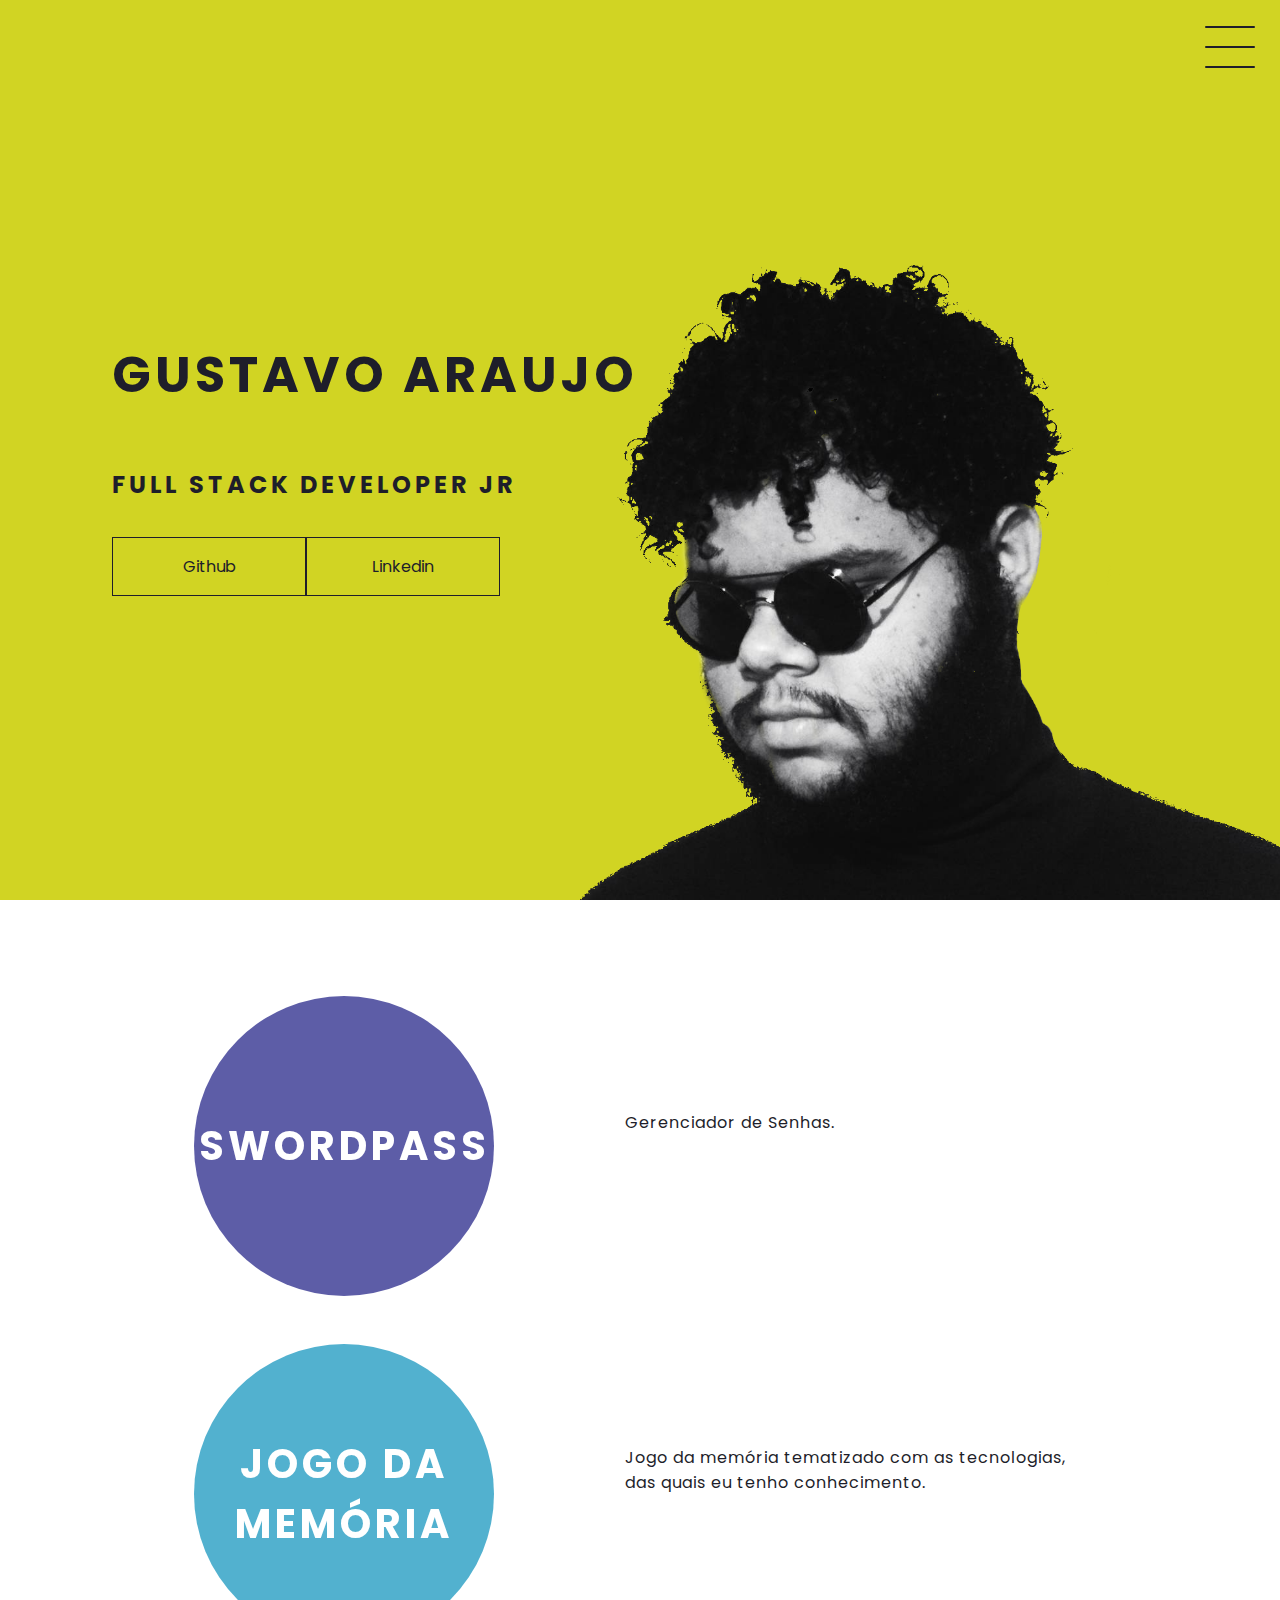
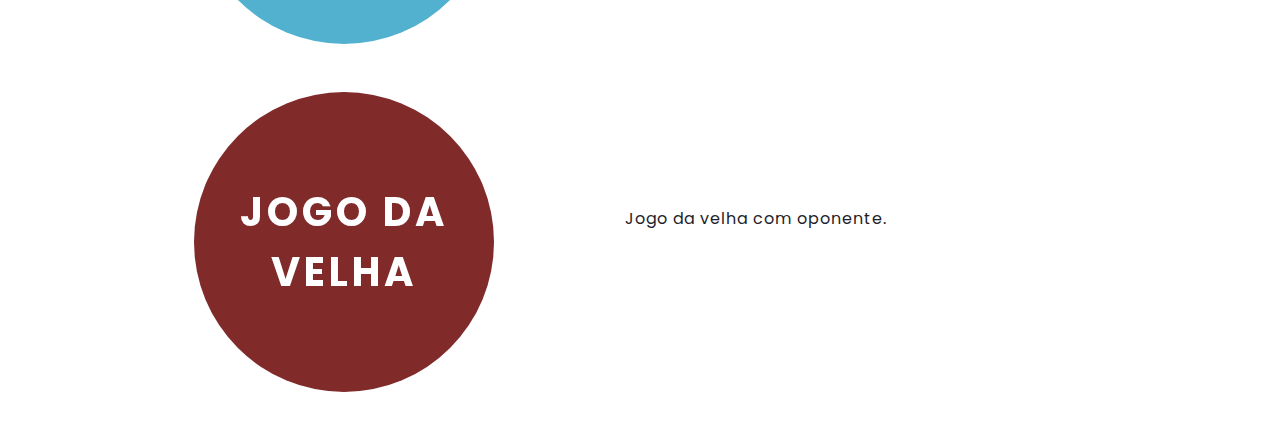
==== src/index.html @ 6604822b "tictactoe" ====
<!DOCTYPE html>
<html lang="en">

<head>
    <meta charset="UTF-8">
    <meta http-equiv="X-UA-Compatible" content="IE=edge">
    <meta name="viewport" content="width=device-width, initial-scale=1.0">
    <link rel="stylesheet" href="./style.css">
    <title>Portfólio</title>
</head>

<body>
    <header class="header-container">
        <div class="header">
            <div class="checkbox-container">
                <div class="checkbox-wrapper">
                    <input type="checkbox" id="toggle">
                    <label class="checkbox" for="toggle">
                        <div class="trace"></div>
                        <div class="trace"></div>
                        <div class="trace"></div>
                    </label>
                    <div class="menu"></div>
                    <nav class="menu-items">
                        <ul>
                            <li>
                                <a href="#" class="items">Home</a>
                            </li>
                            <li>
                                <a href="#" class="items">Sobre</a>
                            </li>
                            <li>
                                <a href="#projects" class="items">Projetos</a>
                            </li>
                        </ul>
                    </nav>
                </div>
            </div>
        </div>
        <h1>Gustavo Araujo</h1>
        <h2>Full Stack Developer Jr</h2>
        <div class="social-media">
            <a href="https://github.com/gust358" target="_blank">Github</a>
            <a href="https://www.linkedin.com/in/gustavo-araujo-rocha-539ab2262/" target="_blank">Linkedin</a>
        </div>
    </header>
    <main id="projects" class="container">
        <div class="card-container">
            <a href="https://swordpass.onrender.com/register" target="_blank">
                <div class="card" id="swordpass">
                    <div class="card-wrapper">
                        <h2>Swordpass</h2>
                        <p>Vem ver!</p>
                    </div>
                </div>
            </a>
            <div class="card-text">
                Gerenciador de Senhas.
            </div>
        </div>
        <div class="card-container">
            <a href="./projects/memory-js/index.html" target="_blank">
                <div class="card" id="memory">
                    <div class="card-wrapper">
                        <h2>Jogo da Memória</h2>
                        <p>Vem ver!</p>
                    </div>
                </div>
            </a>
            <div class="card-text">
                Jogo da memória tematizado com as tecnologias, das quais eu tenho conhecimento.
            </div>
        </div>
        <div class="card-container">
            <a href="./projects/tictactoe/index.html" target="_blank">
                <div class="card" id="tictactoe">
                    <div class="card-wrapper">
                        <h2>Jogo da Velha</h2>
                        <p>Vem ver!</p>
                    </div>
                </div>
            </a>
            <div class="card-text">
                Jogo da velha com oponente.
            </div>
        </div>
    </main>
    <footer></footer>

    <script>
        document.querySelectorAll('.items').forEach((it) => {
            it.addEventListener("click", () => {
                document.getElementById("toggle").checked = false;
            })
        })
    </script>
</body>

</html>
---- src/style.css ----
@import url('https://fonts.googleapis.com/css2?family=Poppins:wght@300;400;500;700&display=swap');

body {
    font-family: 'Poppins', sans-serif;
    margin: 0;
    padding: 0;
    overflow-x: hidden;
    color: #1E1E2A;
}

/* HEADER */

.header-container {
    width: 100vw;
    height: 100vh;
    background-color: rgb(209, 212, 35);
    background-image: url("./images/meNobg.png");
    background-repeat: no-repeat;
    background-position: bottom right;
    background-size: 700px;
    display: flex;
    flex-direction: column;
    justify-content: center;
    align-items: flex-start;
    box-sizing: border-box;
    padding: 0 112px;
    position: relative;
}

h1 {
    font-size: 50px;
    text-transform: uppercase;
    letter-spacing: 4px;
}

h2 {
    text-transform: uppercase;
    letter-spacing: 4px;
}

.social-media {
    margin-top: 1rem;
    display: flex;
}

a {
    text-decoration: none;
}

.social-media a {
    color: #1E1E2A;
    padding: 1rem 4rem;
    border: 1px solid #1E1E2A;
    min-width: 4rem;
    display: flex;
    align-items: center;
    justify-content: center;
    transition: .5s ease-in-out;
}

a:hover {
    background-color: #ffffff;
}

/* MENU HAMBURGUER */

.checkbox-container {
    display: flex;
    align-items: center;
    justify-content: center;
}

.checkbox {
    height: 100px;
    width: 100px;
    position: absolute;
    right: 0;
    top: 0;
    display: flex;
    justify-content: center;
    align-items: center;
    cursor: pointer;
    z-index: 9999;
    transition: 400ms ease-in-out 0s;
}

.checkbox .trace {
    width: 50px;
    height: 2px;
    background-color: #1E1E2A;
    position: absolute;
    border-radius: 4px;
    transition: 0.5s ease-in-out;
}

.checkbox .trace:nth-child(1) {
    top: 26px;
    transform: rotate(0);
}

.checkbox .trace:nth-child(2) {
    top: 46px;
    transform: rotate(0);
}

.checkbox .trace:nth-child(3) {
    top: 66px;
    transform: rotate(0);
}

#toggle {
    display: none;
}

/* MENU */

.menu {
    position: absolute;
    top: 28px;
    right: 30px;
    background-color: transparent;
    height: 4px;
    width: 10px;
    border-radius: 50%;
    box-shadow: 0px 0px 0px 0px #ffffff;
    z-index: -1;
    transition: 400ms ease-in-out 0s;
}

.menu-items {
    position: fixed;
    top: 0;
    left: 0;
    width: 100%;
    height: 100vh;
    display: flex;
    justify-content: center;
    align-items: center;
    z-index: 2;
    opacity: 0;
    visibility: hidden;
    transition: 400ms ease-in-out 0s;
}

.menu-items ul {
    list-style-type: none;
}

.menu-items ul li a {
    margin: 10px 0;
    color: #1E1E2A;
    text-decoration: none;
    text-transform: uppercase;
    letter-spacing: 4px;
    font-size: 40px;
}

/* ANIMAÇAO MENU */

#toggle:checked+.checkbox .trace:nth-child(1) {
    transform: rotate(45deg);
    top: 47px
}

#toggle:checked+.checkbox .trace:nth-child(2) {
    transform: translate(-100px);
    width: 30px;
    visibility: hidden;
    opacity: 0;
}

#toggle:checked+.checkbox .trace:nth-child(3) {
    transform: rotate(-45deg);
    top: 48px
}

#toggle:checked+.checkbox {
    background-color: #ffffff;
}

#toggle:checked~.menu {
    box-shadow: 0px 0px 0px 100vmax #ffffff;
    z-index: 1;
}

#toggle:checked~.menu-items {
    visibility: visible;
    opacity: 1;
}

/* CARDS */

.container {
    height: auto;
    width: 100%;
    display: flex;
    flex-direction: column;
    justify-content: space-evenly;
    align-items: center;
    margin: 3rem 0;
}

.card-container {
    display: flex;
    justify-content: space-evenly;
    align-items: center;
    width: 90%;
}

.card {
    width: 300px;
    height: 300px;
    border-radius: 100%;
    margin: 3rem 0 0 0;
    display: flex;
    align-items: center;
    justify-content: center;
    /* background-image: url("./me.jfif"); */
    background-position: center;
    background-size: cover;
    background-repeat: no-repeat;
    filter: grayscale(0.5);
    color: #1E1E2A;
    cursor: pointer;
    transition: 0.5s ease-in-out;
}

#swordpass {
    background-color: rgb(88, 88, 236);
}

#memory {
    background-color: #05c3ff;
}

#tictactoe {
    background-color: rgb(196, 24, 24);
}

.card-text {
    width: 40%;
    letter-spacing: 1px;
    /* color: #1E1E2A; */
}

.card-wrapper {
    text-align: center;
    display: flex;
    flex-direction: column;
    justify-content: center;
    align-items: center;
    position: relative;
    color: white;
}

.card-wrapper::before {
    content: '';
    position: absolute;
    height: 100px;
    width: 100px;
    border-radius: 50%;
    display: block;
    border: 1px solid #ffffff;
    opacity: 0;
    transition: 0.5s ease-in-out;
}

.card-wrapper h2 {
    font-size: 40px;
    text-transform: uppercase;
    letter-spacing: 4px;
    margin: 0;
    transition: 0.5s ease-in-out;
}

.card-wrapper p {
    font-size: 0;
    visibility: visible;
    opacity: 0;
    font-weight: bold;
    text-transform: uppercase;
    transition: 0.5s ease-in-out;
}

.card:hover {
    filter: unset;
}

.card:hover>.card-wrapper::before {
    height: 200px;
    width: 200px;
    opacity: 1;
}

.card:hover>.card-wrapper p {
    opacity: 1;
    visibility: visible;
    font-size: 14px;
}
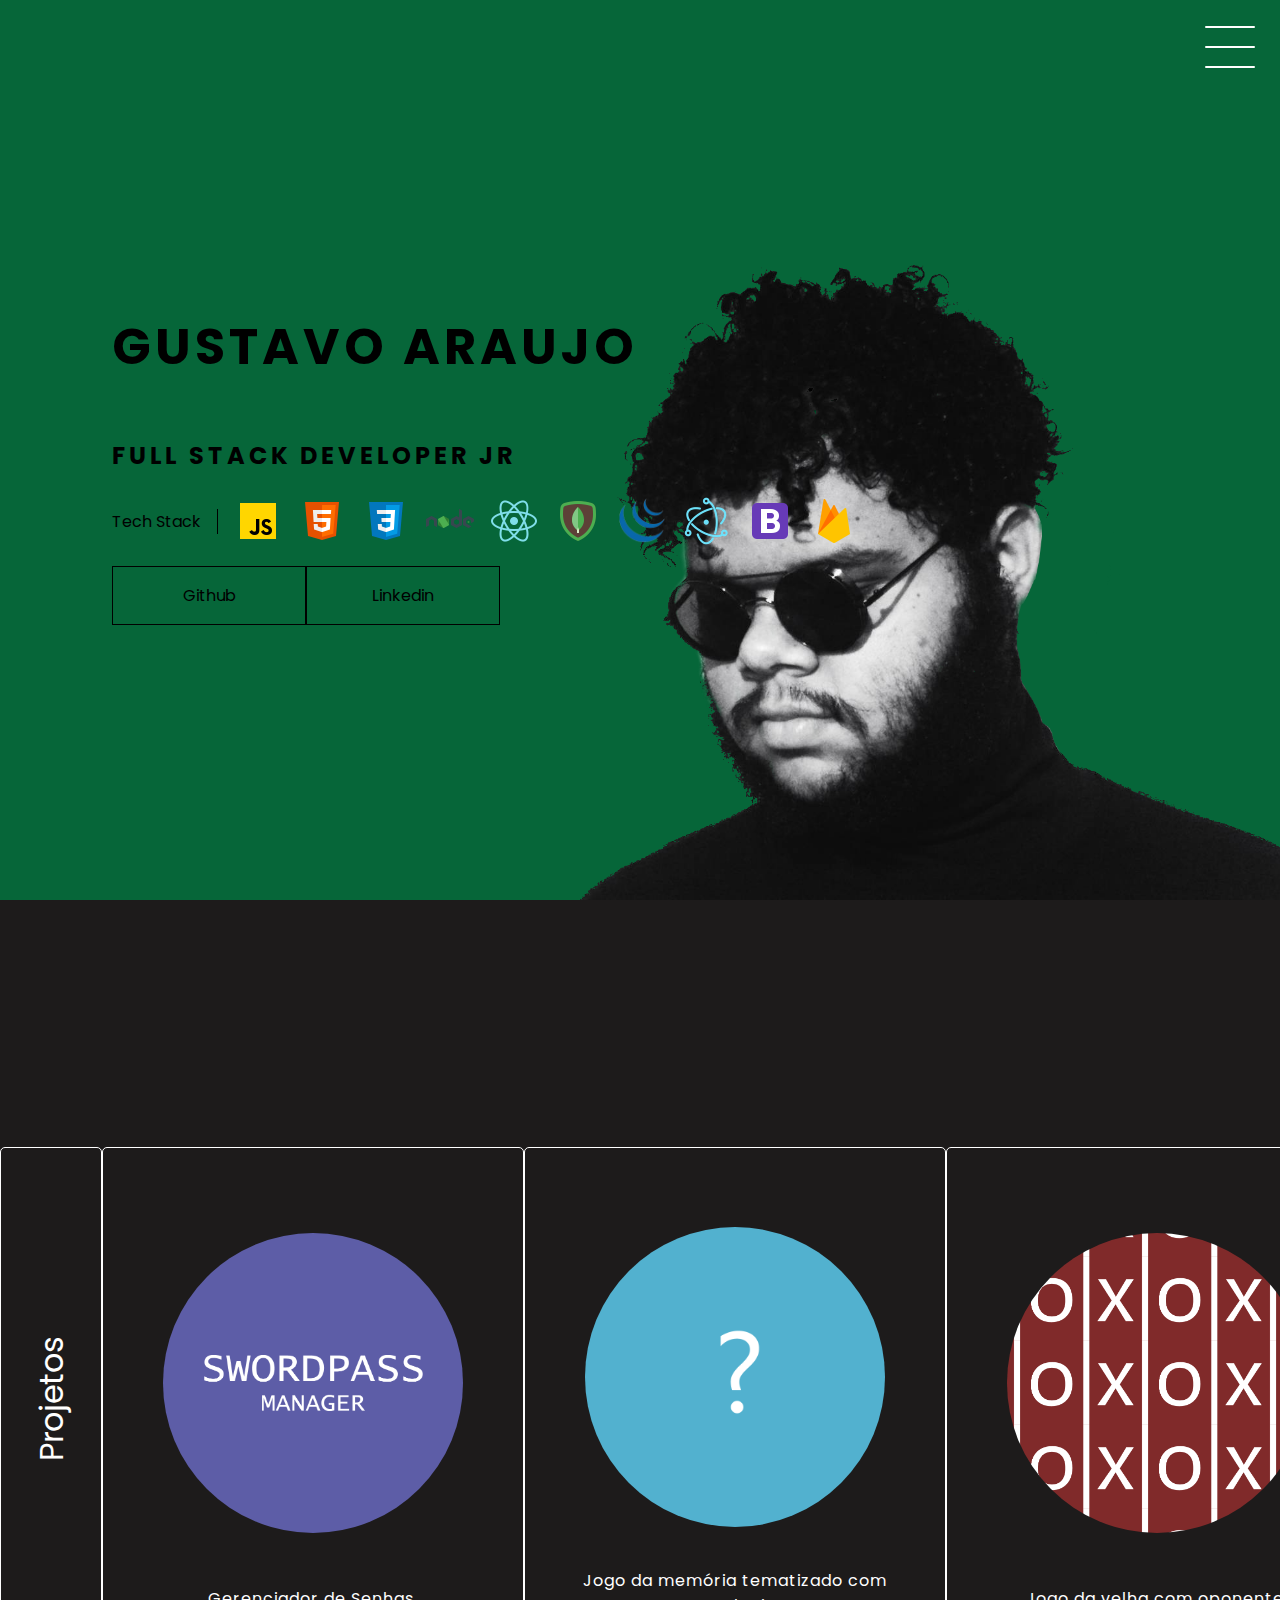
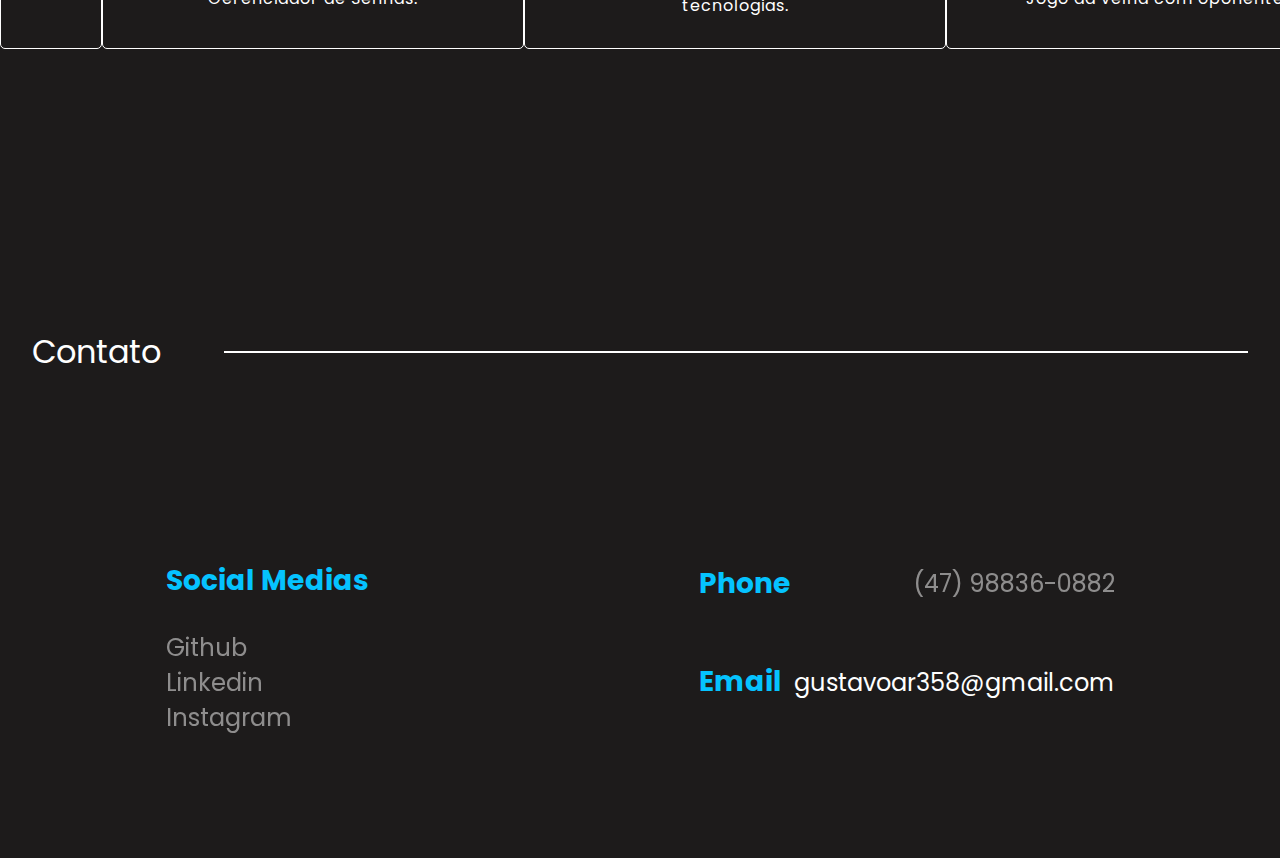
==== commit eb1f3bc2: "finalization" ====
--- a/src/index.html
+++ b/src/index.html
@@ -27,10 +27,10 @@
                                 <a href="#" class="items">Home</a>
                             </li>
                             <li>
-                                <a href="#" class="items">Sobre</a>
+                                <a href="#projects" class="items">Projects</a>
                             </li>
                             <li>
-                                <a href="#projects" class="items">Projetos</a>
+                                <a href="#contact" class="items">Contact</a>
                             </li>
                         </ul>
                     </nav>
@@ -39,18 +39,25 @@
         </div>
         <h1>Gustavo Araujo</h1>
         <h2>Full Stack Developer Jr</h2>
+        <div class="techs" id="techs">
+            <p class="stack">Tech Stack</p>
+        </div>
         <div class="social-media">
             <a href="https://github.com/gust358" target="_blank">Github</a>
             <a href="https://www.linkedin.com/in/gustavo-araujo-rocha-539ab2262/" target="_blank">Linkedin</a>
         </div>
+
     </header>
-    <main id="projects" class="container">
+    <section id="projects" class="projects-container">
+
+        <div class="title-projects">
+            <p class="projects">Projetos</p>
+        </div>
         <div class="card-container">
-            <a href="https://swordpass.onrender.com/register" target="_blank">
+            <a href="https://swordpass.onrender.com/" target="_blank">
                 <div class="card" id="swordpass">
                     <div class="card-wrapper">
-                        <h2>Swordpass</h2>
-                        <p>Vem ver!</p>
+                        <p>Abrir!</p>
                     </div>
                 </div>
             </a>
@@ -59,24 +66,22 @@
             </div>
         </div>
         <div class="card-container">
-            <a href="./projects/memory-js/index.html" target="_blank">
+            <a href="./projects/Memory-js/index.html" target="_blank">
                 <div class="card" id="memory">
                     <div class="card-wrapper">
-                        <h2>Jogo da Memória</h2>
-                        <p>Vem ver!</p>
+                        <p>Abrir!</p>
                     </div>
                 </div>
             </a>
             <div class="card-text">
-                Jogo da memória tematizado com as tecnologias, das quais eu tenho conhecimento.
+                Jogo da memória tematizado com tecnologias.
             </div>
         </div>
         <div class="card-container">
-            <a href="./projects/tictactoe/index.html" target="_blank">
+            <a href="./projects/TicTacToe-js/index.html" target="_blank">
                 <div class="card" id="tictactoe">
                     <div class="card-wrapper">
-                        <h2>Jogo da Velha</h2>
-                        <p>Vem ver!</p>
+                        <p>Abrir!</p>
                     </div>
                 </div>
             </a>
@@ -84,16 +89,37 @@
                 Jogo da velha com oponente.
             </div>
         </div>
-    </main>
-    <footer></footer>
+    </section>
+    <footer class="contact-container" id="contact">
+        <div class="title-container">
+            <p class="contact-title">
+                Contato
+            </p>
+            <div class="horizontal-line"></div>
+        </div>
+        <div class="contact">
+            <div class="contact-social">
+                <h3>Social Medias</h3>
+                <div class="links">
+                    <a href="https://github.com/gust358" target="_blank">Github</a>
+                    <a href="https://www.linkedin.com/in/gustavo-araujo-rocha-539ab2262/" target="_blank">Linkedin</a>
+                    <a href="https://www.instagram.com/gust_arroc/" target="_blank">Instagram</a>
+                </div>
+            </div>
+            <div class="contact-info">
+                <div class="phone info">
+                    <h3>Phone</h3>
+                    <a href="https://wa.me/5547988360882">(47) 98836-0882</a>
+                </div>
+                <div class="email info">
+                    <h3>Email</h3>
+                    <p>gustavoar358@gmail.com</p>
+                </div>
+            </div>
+        </div>
+    </footer>
 
-    <script>
-        document.querySelectorAll('.items').forEach((it) => {
-            it.addEventListener("click", () => {
-                document.getElementById("toggle").checked = false;
-            })
-        })
-    </script>
+    <script src="./script.js"></script>
 </body>
 
 </html>--- a/src/style.css
+++ b/src/style.css
@@ -5,7 +5,10 @@
     margin: 0;
     padding: 0;
     overflow-x: hidden;
-    color: #1E1E2A;
+    /* color: #1E1E2A; */
+    color: black;
+    background-color: rgb(29, 27, 27);
+
 }
 
 /* HEADER */
@@ -13,7 +16,7 @@
 .header-container {
     width: 100vw;
     height: 100vh;
-    background-color: rgb(209, 212, 35);
+    background-color: rgb(6, 102, 57);
     background-image: url("./images/meNobg.png");
     background-repeat: no-repeat;
     background-position: bottom right;
@@ -48,9 +51,10 @@
 }
 
 .social-media a {
-    color: #1E1E2A;
+    /* color: #1E1E2A; */
+    color: black;
     padding: 1rem 4rem;
-    border: 1px solid #1E1E2A;
+    border: 1px solid black;
     min-width: 4rem;
     display: flex;
     align-items: center;
@@ -58,7 +62,7 @@
     transition: .5s ease-in-out;
 }
 
-a:hover {
+.social-media a:hover {
     background-color: #ffffff;
 }
 
@@ -80,17 +84,17 @@
     justify-content: center;
     align-items: center;
     cursor: pointer;
-    z-index: 9999;
+    z-index: 9998;
     transition: 400ms ease-in-out 0s;
 }
 
 .checkbox .trace {
+    background-color: #ffffff;
     width: 50px;
     height: 2px;
-    background-color: #1E1E2A;
     position: absolute;
     border-radius: 4px;
-    transition: 0.5s ease-in-out;
+    transition: 0.5s ease-in-out
 }
 
 .checkbox .trace:nth-child(1) {
@@ -113,14 +117,19 @@
 }
 
 /* MENU */
+
+.header {
+    position: fixed;
+    top: 0;
+    right: 0;
+    z-index: 9999;
+}
 
 .menu {
     position: absolute;
     top: 28px;
     right: 30px;
     background-color: transparent;
-    height: 4px;
-    width: 10px;
     border-radius: 50%;
     box-shadow: 0px 0px 0px 0px #ffffff;
     z-index: -1;
@@ -136,7 +145,7 @@
     display: flex;
     justify-content: center;
     align-items: center;
-    z-index: 2;
+    z-index: 9997;
     opacity: 0;
     visibility: hidden;
     transition: 400ms ease-in-out 0s;
@@ -159,7 +168,8 @@
 
 #toggle:checked+.checkbox .trace:nth-child(1) {
     transform: rotate(45deg);
-    top: 47px
+    top: 47px;
+    background-color: #1E1E2A;
 }
 
 #toggle:checked+.checkbox .trace:nth-child(2) {
@@ -167,11 +177,13 @@
     width: 30px;
     visibility: hidden;
     opacity: 0;
+    background-color: #1E1E2A;
 }
 
 #toggle:checked+.checkbox .trace:nth-child(3) {
     transform: rotate(-45deg);
-    top: 48px
+    top: 48px;
+    background-color: #1E1E2A;
 }
 
 #toggle:checked+.checkbox {
@@ -180,7 +192,7 @@
 
 #toggle:checked~.menu {
     box-shadow: 0px 0px 0px 100vmax #ffffff;
-    z-index: 1;
+    z-index: 9996;
 }
 
 #toggle:checked~.menu-items {
@@ -190,21 +202,44 @@
 
 /* CARDS */
 
-.container {
-    height: auto;
+.projects-container {
+    height: 100vh;
     width: 100%;
     display: flex;
+    flex-direction: row;
+    justify-content: space-evenly;
+    align-items: center;
+    margin: 3rem 0;
+}
+
+.title-projects {
+    color: #ffffff;
+    font-size: 2rem;
+    /* text-transform: uppercase; */
+    border: 1px solid #ffffff;
+    border-radius: 5px;
+    display: flex;
+    justify-content: center;
+    align-items: center;
+    width: 5rem;
+    height: 30rem;
+    padding: 10px;
+}
+
+.projects {
+    transform: rotate(-90deg);
+}
+
+.card-container {
+    padding: 10px;
+    border: 1px solid white;
+    border-radius: 5px;
+    display: flex;
     flex-direction: column;
-    justify-content: space-evenly;
-    align-items: center;
-    margin: 3rem 0;
-}
-
-.card-container {
-    display: flex;
-    justify-content: space-evenly;
-    align-items: center;
-    width: 90%;
+    justify-content: space-around;
+    align-items: center;
+    width: 25rem;
+    height: 30rem;
 }
 
 .card {
@@ -215,10 +250,6 @@
     display: flex;
     align-items: center;
     justify-content: center;
-    /* background-image: url("./me.jfif"); */
-    background-position: center;
-    background-size: cover;
-    background-repeat: no-repeat;
     filter: grayscale(0.5);
     color: #1E1E2A;
     cursor: pointer;
@@ -227,20 +258,33 @@
 
 #swordpass {
     background-color: rgb(88, 88, 236);
+    background-image: url("./images/swordpass_white_logo_noBg.png");
+    background-position: center;
+    background-repeat: no-repeat;
+    background-size: 14rem;
 }
 
 #memory {
     background-color: #05c3ff;
+    background-image: url("./images/memory_white_logo_noBg.png");
+    background-position: center;
+    background-repeat: no-repeat;
+    background-size: 50rem;
 }
 
 #tictactoe {
     background-color: rgb(196, 24, 24);
+    background-image: url("./images/tictactoe_logo_repeatable.png");
+    background-position: 52%;
+    background-repeat: repeat;
+    background-size: 8rem;
 }
 
 .card-text {
-    width: 40%;
+    text-align: center;
+    width: 25rem;
     letter-spacing: 1px;
-    /* color: #1E1E2A; */
+    color: white;
 }
 
 .card-wrapper {
@@ -290,10 +334,84 @@
     height: 200px;
     width: 200px;
     opacity: 1;
+
 }
 
 .card:hover>.card-wrapper p {
     opacity: 1;
     visibility: visible;
     font-size: 14px;
+}
+
+
+
+.techs {
+    display: flex;
+    justify-content: space-around;
+    align-items: center;
+}
+
+.stack {
+    padding-right: 1rem;
+    border-right: 1px solid black;
+}
+
+.tech {
+    padding-left: 1rem;
+    width: 3rem;
+    height: 3rem;
+}
+
+.contact {
+    color: #ffffff;
+    width: 100vw;
+    height: 50vh;
+    display: flex;
+    justify-content: space-around;
+    align-items: center;
+    font-size: 1.5rem;
+}
+
+.info {
+    width: 26rem;
+    display: flex;
+    justify-content: space-between;
+    align-items: center;
+}
+
+.links {
+    display: flex;
+    flex-direction: column;
+}
+
+.contact a {
+    opacity: 0.5;
+    color: white;
+}
+
+.contact a:hover {
+    opacity: 1;
+    cursor: pointer;
+}
+
+.contact h3 {
+    color: #05c3ff
+}
+
+.title-container {
+    width: 100vw;
+    display: flex;
+    align-items: center;
+    justify-content: space-around;
+}
+
+.contact-title {
+    font-size: 2rem;
+    color: #ffffff;
+}
+
+.horizontal-line {
+    width: 80vw;
+    height: 2px;
+    background-color: #ffffff;
 }